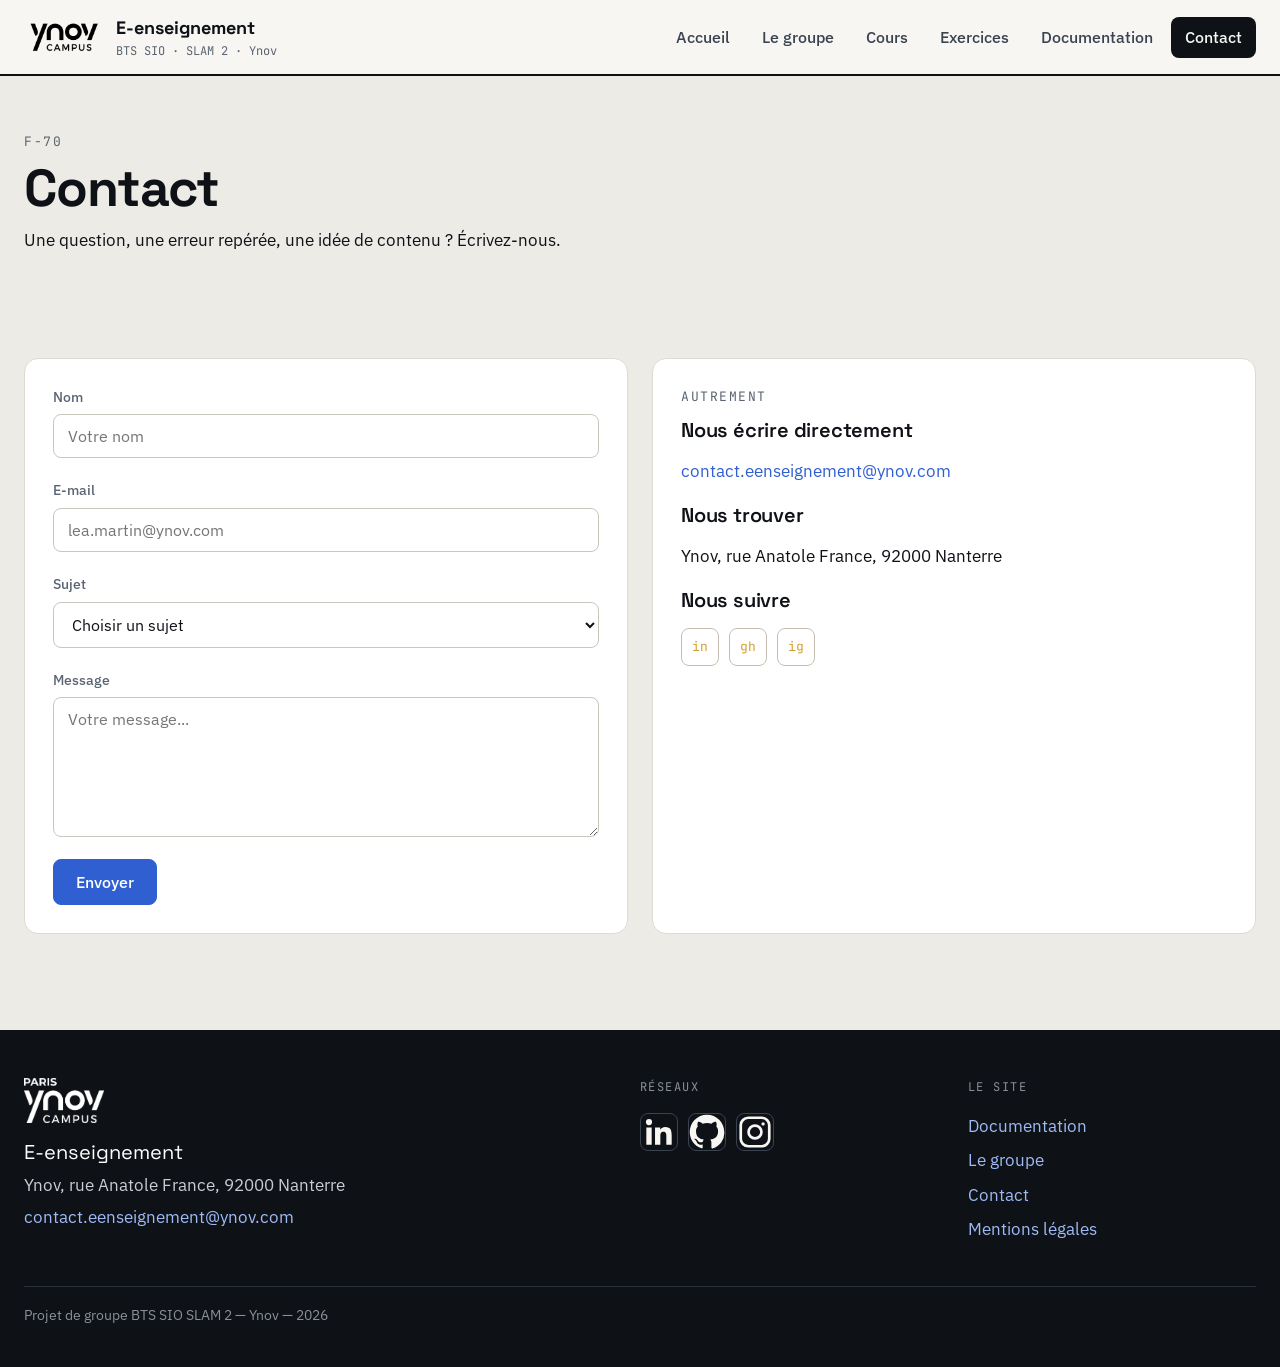
==== contact.html @ 72bd9919 "first commit" ====
<!DOCTYPE html>
<html lang="fr">
<head>
<meta charset="utf-8">
<meta name="viewport" content="width=device-width, initial-scale=1">
<title>Contact — __SITE_NOM__</title>
<meta name="description" content="Les cours, les examens et les exercices de la promo BTS SIO SLAM, au meme endroit.">
<link rel="preconnect" href="https://fonts.googleapis.com">
<link rel="preconnect" href="https://fonts.gstatic.com" crossorigin>
<link href="https://fonts.googleapis.com/css2?family=Space+Grotesk:wght@400;500;600;700&family=IBM+Plex+Sans:wght@400;500;600&family=JetBrains+Mono:wght@400;500&display=swap" rel="stylesheet">
<link rel="stylesheet" href="assets/css/style.css">
</head>
<body>

<a class="evitement" href="#contenu">Aller au contenu</a>

<header class="entete">
  <div class="conteneur entete__barre">
    <a class="logo" href="index.html">
      <!-- <span class="logo__marque">E<span class="logo__slash">/</span></span> -->
      <img src="assets/img/logo_ynov_campus_rvb.png" style="width: 80px;">
      <span class="logo__texte">
        <strong data-site="nom"></strong>
        <small>BTS SIO · SLAM 2 · Ynov</small>
      </span>
    </a>

    <button class="burger" type="button" aria-expanded="false" aria-controls="navigation" aria-label="Ouvrir le menu">
      <span></span><span></span><span></span>
    </button>

    <nav class="nav" id="navigation" aria-label="Navigation principale">
      <ul>
        <li><a href="index.html">Accueil</a></li>
        <li><a href="groupe.html">Le groupe</a></li>
        <li><a href="cours.html">Cours</a></li>
        <li><a href="exercices.html">Exercices</a></li>
        <li><a href="documentation.html">Documentation</a></li>
        <li><a href="contact.html" class="actif" aria-current="page">Contact</a></li>
      </ul>
    </nav>
  </div>
</header>

<main id="contenu">

<section class="section">
  <div class="conteneur">
    <p class="surtitre">F-70</p>
    <h1>Contact</h1>
    <p class="intro">Une question, une erreur repérée, une idée de contenu ? Écrivez-nous.</p>
  </div>
</section>

<section class="section--serre">
  <div class="conteneur grille grille--2">

    <div class="carte">
      <p class="alerte alerte--valide" id="message-succes" hidden>Merci, votre message a bien été enregistré. Nous répondons sous 48 h.</p>

      <form id="form-contact" novalidate>
        <div class="champ champ--large" style="margin-bottom:16px;">
          <label for="nom">Nom</label>
          <input type="text" id="nom" name="nom" placeholder="Votre nom" required>
          <span class="erreur" id="erreur-nom"></span>
        </div>

        <div class="champ champ--large" style="margin-bottom:16px;">
          <label for="email">E-mail</label>
          <input type="email" id="email" name="email" placeholder="lea.martin@ynov.com" required>
          <span class="erreur" id="erreur-email"></span>
        </div>

        <div class="champ champ--large" style="margin-bottom:16px;">
          <label for="sujet">Sujet</label>
          <select id="sujet" name="sujet" required>
            <option value="">Choisir un sujet</option>
            <option value="Question sur un cours">Question sur un cours</option>
            <option value="Signaler une erreur">Signaler une erreur</option>
            <option value="Proposition de contenu">Proposition de contenu</option>
            <option value="Autre">Autre</option>
          </select>
          <span class="erreur" id="erreur-sujet"></span>
        </div>

        <div class="champ champ--large" style="margin-bottom:16px;">
          <label for="message">Message</label>
          <textarea id="message" name="message" placeholder="Votre message..." required></textarea>
          <span class="erreur" id="erreur-message"></span>
        </div>

        <button class="bouton" type="submit">Envoyer</button>
      </form>
    </div>

    <div class="carte">
      <p class="surtitre">Autrement</p>
      <h4>Nous écrire directement</h4>
      <p><a href="#" data-site="mail"></a></p>
      <h4>Nous trouver</h4>
      <p data-site="adresse"></p>
      <h4>Nous suivre</h4>
      <ul class="reseaux" style="filter:invert(1);">
        <li><a href="#" data-site="linkedin" target="_blank" rel="noopener noreferrer">in</a></li>
        <li><a href="#" data-site="github" target="_blank" rel="noopener noreferrer">gh</a></li>
        <li><a href="#" data-site="instagram" target="_blank" rel="noopener noreferrer">ig</a></li>
      </ul>
    </div>

  </div>
</section>

</main>

<footer class="pied">
  <div class="conteneur pied__grille">
    <div>
      <!-- <span class="logo__marque logo__marque--clair">E<span class="logo__slash">/</span></span> -->
       <img src="/assets/img/171be2a682f9-logo_ynov_campus_paris_white.png" style="width: 80px;" alt="">
      <p class="pied__nom" data-site="nom"></p>
      <p class="pied__adresse" data-site="adresse"></p>
      <p><a href="#" data-site="mail"></a></p>
    </div>
    <div>
      <p class="pied__titre">Réseaux</p>
      <ul class="reseaux">
        <li><a href="#" data-site="linkedin" target="_blank" rel="noopener noreferrer" aria-label="LinkedIn">
          <img src="assets/img/linkedin-svgrepo-com.svg" style="width: 80px;">
        </a></li>
        <li><a href="#" data-site="github" target="_blank" rel="noopener noreferrer" aria-label="GitHub">
          <img src="assets/img/github-142-svgrepo-com.svg" style="width: 80px;">
        </a></li>
        <li><a href="#" data-site="instagram" target="_blank" rel="noopener noreferrer" aria-label="Instagram">
          <img src="assets/img/instagram-svgrepo-com.svg" style="width: 80px;">
        </a></li>
      </ul>
    </div>
    <div>
      <p class="pied__titre">Le site</p>
      <ul class="pied__liens">
        <li><a href="documentation.html">Documentation</a></li>
        <li><a href="groupe.html">Le groupe</a></li>
        <li><a href="contact.html">Contact</a></li>
        <li><a href="mentions.html">Mentions légales</a></li>
      </ul>
    </div>
  </div>
  <div class="conteneur pied__bas">
    <p>Projet de groupe BTS SIO SLAM 2 — Ynov — <span id="annee"></span></p>
  </div>
</footer>

<script src="assets/js/commun.js"></script>
<script src="assets/js/contact.js"></script>
</body>
</html>
---- assets/css/style.css ----
/* ==========================================================================
   E-enseignement — feuille de style unique
   Charte graphique BTS SIO SLAM 2 — Ynov
   ========================================================================== */

:root {
  --encre:       #0E1116;
  --bleu:        #2F5FD0;
  --bleu-fonce:  #1F4099;
  --bleu-clair:  #E8EEFC;
  --ambre:       #C77A16;
  --ambre-clair: #FBF0DC;
  --ambre-texte: #8A5407;
  --valide:      #1F7A4D;
  --valide-clair:#E1F0E8;
  --erreur:      #B03A2E;
  --papier:      #F7F6F3;
  --fond:        #EDEBE5;
  --blanc:       #FFFFFF;
  --trait:       #DEDBD3;
  --trait-fonce: #C9C6BD;
  --gris:        #5A6472;
  --gris-fonce:  #3A4350;
  --gris-clair:  #8A9099;

  --titre: 'Space Grotesk', system-ui, sans-serif;
  --texte: 'IBM Plex Sans', system-ui, sans-serif;
  --mono:  'JetBrains Mono', ui-monospace, monospace;

  --r-controle: 8px;
  --r-carte: 14px;
  --gouttiere: 24px;
}

* { box-sizing: border-box; }

body {
  margin: 0;
  background: var(--fond);
  color: var(--encre);
  font-family: var(--texte);
  font-size: 17px;
  line-height: 1.55;
}

h1, h2, h3, h4 { font-family: var(--titre); letter-spacing: -0.01em; margin: 0 0 12px; }
h1 { font-size: 52px; font-weight: 700; line-height: 1.05; letter-spacing: -0.02em; }
h2 { font-size: 34px; font-weight: 600; }
h3 { font-size: 26px; font-weight: 600; }
h4 { font-size: 20px; font-weight: 600; }

p { margin: 0 0 16px; }
a { color: var(--bleu); text-decoration: none; }
a:hover { color: var(--bleu-fonce); text-decoration: underline; }
img { max-width: 100%; display: block; }

.conteneur { width: min(1280px, 100% - 48px); margin-inline: auto; }
.section { padding: 56px 0; }
.section--serre { padding: 32px 0; }

.evitement {
  position: absolute; left: -9999px; top: 0;
  background: var(--encre); color: var(--blanc); padding: 10px 16px; z-index: 100;
}
.evitement:focus { left: 12px; top: 12px; }

/* --------------------------------------------------------- En-tete / menu */

.entete {
  background: var(--papier);
  border-bottom: 2px solid var(--encre);
  position: sticky; top: 0; z-index: 50;
}
.entete__barre {
  display: flex; align-items: center; gap: 24px;
  padding: 14px 0; flex-wrap: wrap;
}

.logo { display: flex; align-items: center; gap: 12px; color: var(--encre); }
.logo:hover { text-decoration: none; }
.logo__marque {
  font-family: var(--titre); font-weight: 700; font-size: 22px;
  background: var(--encre); color: var(--papier);
  width: 44px; height: 44px; border-radius: var(--r-controle);
  display: inline-flex; align-items: center; justify-content: center;
}
.logo__marque--clair { background: var(--papier); color: var(--encre); }
.logo__slash { color: var(--bleu); margin-left: 1px; }
.logo__texte strong { display: block; font-family: var(--titre); font-size: 18px; }
.logo__texte small { display: block; font-family: var(--mono); font-size: 12px; color: var(--gris); }

.nav { margin-left: auto; }
.nav ul { display: flex; gap: 4px; list-style: none; margin: 0; padding: 0; flex-wrap: wrap; }
.nav a {
  display: block; padding: 8px 14px; border-radius: var(--r-controle);
  color: var(--gris-fonce); font-weight: 500; font-size: 16px;
}
.nav a:hover { background: var(--blanc); color: var(--encre); text-decoration: none; }
.nav a.actif { background: var(--encre); color: var(--papier); }

.ecole {
  font-family: var(--mono); font-size: 12px; letter-spacing: 0.12em;
  border: 1px solid var(--trait-fonce); border-radius: 999px;
  padding: 7px 12px; background: var(--blanc); color: var(--gris);
}

.burger { display: none; background: none; border: 0; cursor: pointer; padding: 8px; margin-left: auto; }
.burger span { display: block; width: 22px; height: 2px; background: var(--encre); margin: 4px 0; }

/* ------------------------------------------------------------- Composants */

.bouton {
  display: inline-flex; align-items: center; gap: 8px;
  font-family: var(--texte); font-size: 16px; font-weight: 500;
  padding: 12px 22px; border-radius: var(--r-controle);
  background: var(--bleu); color: var(--blanc); border: 1px solid var(--bleu);
  cursor: pointer;
}
.bouton:hover { background: var(--bleu-fonce); border-color: var(--bleu-fonce); color: var(--blanc); text-decoration: none; }
.bouton--secondaire { background: transparent; color: var(--encre); border-color: var(--trait-fonce); }
.bouton--secondaire:hover { background: var(--blanc); color: var(--encre); border-color: var(--encre); }
.bouton--petit { padding: 8px 14px; font-size: 14px; }

.carte {
  background: var(--blanc); border: 1px solid var(--trait);
  border-radius: var(--r-carte); padding: 28px;
}

.etiquette {
  display: inline-block; font-family: var(--mono); font-size: 12px;
  padding: 5px 10px; border-radius: 999px;
  background: var(--papier); border: 1px solid var(--trait-fonce); color: var(--gris);
}
.etiquette--bleu   { background: var(--bleu-clair);   border-color: var(--bleu);   color: var(--bleu-fonce); }
.etiquette--ambre  { background: var(--ambre-clair);  border-color: var(--ambre);  color: var(--ambre-texte); }
.etiquette--valide { background: var(--valide-clair); border-color: var(--valide); color: var(--valide); }

.surtitre {
  font-family: var(--mono); font-size: 13px; letter-spacing: 0.12em;
  text-transform: uppercase; color: var(--gris); margin-bottom: 8px;
}

.grille { display: grid; gap: var(--gouttiere); }
.grille--2 { grid-template-columns: repeat(auto-fit, minmax(320px, 1fr)); }
.grille--3 { grid-template-columns: repeat(auto-fit, minmax(280px, 1fr)); }
.grille--4 { grid-template-columns: repeat(auto-fit, minmax(220px, 1fr)); }

.alerte {
  background: var(--ambre-clair); border: 1px solid var(--ambre);
  color: var(--ambre-texte); border-radius: var(--r-controle);
  padding: 14px 18px; margin: 24px 0; font-size: 15px;
}
.alerte--erreur { background: #FBEAE8; border-color: var(--erreur); color: var(--erreur); }
.alerte--valide { background: var(--valide-clair); border-color: var(--valide); color: var(--valide); }
.vide { color: var(--gris); font-style: italic; }

code, pre, .mono { font-family: var(--mono); font-size: 14px; }
pre {
  background: var(--encre); color: #E6E9EF;
  padding: 20px; border-radius: var(--r-controle);
  overflow-x: auto; line-height: 1.6;
}

/* ----------------------------------------------------------------- Accueil */

.hero { padding: 72px 0 56px; }
.hero__grille { display: grid; grid-template-columns: 1.15fr 0.85fr; gap: 48px; align-items: center; }
.hero p.intro { font-size: 20px; color: var(--gris-fonce); max-width: 56ch; }
.hero__actions { display: flex; gap: 12px; flex-wrap: wrap; margin-top: 28px; }
.hero__visuel {
  background: var(--blanc); border: 1px solid var(--trait); border-radius: var(--r-carte);
  aspect-ratio: 4 / 3; display: flex; align-items: center; justify-content: center;
  color: var(--gris-clair); font-family: var(--mono); font-size: 14px; text-align: center; padding: 20px;
}

.chiffre { font-family: var(--titre); font-size: 40px; font-weight: 700; line-height: 1; display: block; }
.chiffre + h4 { margin-top: 10px; }

/* ------------------------------------------------------------- Le groupe */

.membre__portrait {
  aspect-ratio: 1; border-radius: var(--r-controle); background: var(--papier);
  border: 1px dashed var(--trait-fonce);
  display: flex; align-items: center; justify-content: center;
  color: var(--gris-clair); font-family: var(--mono); font-size: 12px; margin-bottom: 16px;
}
.membre__role { font-family: var(--mono); font-size: 12px; color: var(--bleu); text-transform: uppercase; letter-spacing: 0.08em; }

.filtres { display: flex; gap: 12px; flex-wrap: wrap; align-items: flex-end; margin-bottom: 24px; }
.champ { display: flex; flex-direction: column; gap: 6px; }
.champ label { font-size: 14px; color: var(--gris); font-weight: 500; }
.champ input, .champ select, .champ textarea {
  font-family: var(--texte); font-size: 16px; color: var(--encre);
  padding: 11px 14px; border: 1px solid var(--trait-fonce);
  border-radius: var(--r-controle); background: var(--blanc); min-width: 200px;
}
.champ input:focus, .champ select:focus, .champ textarea:focus {
  outline: 2px solid var(--bleu); outline-offset: 1px; border-color: var(--bleu);
}
.champ textarea { min-height: 140px; resize: vertical; }
.champ .erreur { color: var(--erreur); font-size: 14px; }
.champ--large { flex: 1 1 260px; }
.champ--large input, .champ--large textarea { width: 100%; }

.competences__liste { list-style: none; margin: 0; padding: 0; display: grid; gap: 10px; }
.competences__liste li { display: flex; justify-content: space-between; align-items: center; gap: 12px; padding-bottom: 8px; border-bottom: 1px solid var(--trait); }
.jauge { display: flex; gap: 3px; }
.jauge span { width: 22px; height: 6px; border-radius: 3px; background: var(--trait); }
.jauge span.plein { background: var(--bleu); }

/* ---------------------------------------------------------------- Cours */

.chapitre__liste { list-style: none; margin: 0; padding: 0; display: grid; gap: 10px; }
.chapitre__liste a {
  display: flex; justify-content: space-between; align-items: center; gap: 12px;
  padding: 14px 18px; border: 1px solid var(--trait); border-radius: var(--r-controle);
  background: var(--blanc); color: var(--encre);
}
.chapitre__liste a:hover { border-color: var(--encre); text-decoration: none; }
.chapitre__liste a.actif { border-color: var(--encre); border-width: 2px; }
.chapitre__numero { font-family: var(--mono); font-size: 12px; color: var(--gris); }

.examen { border-left: 3px solid var(--ambre); background: var(--ambre-clair); padding: 18px 22px; border-radius: 0 var(--r-controle) var(--r-controle) 0; }
.examen h4 { margin-bottom: 6px; }
.bilan { border-left: 3px solid var(--valide); background: var(--valide-clair); padding: 18px 22px; border-radius: 0 var(--r-controle) var(--r-controle) 0; }

/* ------------------------------------------------------------ Exercices */

.onglets { display: flex; gap: 8px; flex-wrap: wrap; margin-bottom: 28px; }
.onglets a {
  padding: 9px 16px; border-radius: 999px; font-size: 15px; font-weight: 500;
  border: 1px solid var(--trait-fonce); background: var(--blanc); color: var(--gris-fonce);
}
.onglets a:hover { border-color: var(--encre); color: var(--encre); text-decoration: none; }
.onglets a.actif { background: var(--encre); border-color: var(--encre); color: var(--papier); }

.exercice__meta { font-family: var(--mono); font-size: 12px; color: var(--gris); margin-bottom: 8px; }
.repli summary { cursor: pointer; font-weight: 500; padding: 12px 0; }
.repli[open] summary { border-bottom: 1px solid var(--trait); margin-bottom: 16px; }

/* ---------------------------------------------------------------- Tableau */

.tableau { width: 100%; border-collapse: collapse; background: var(--blanc); border: 1px solid var(--trait); border-radius: var(--r-carte); overflow: hidden; }
.tableau th, .tableau td { text-align: left; padding: 14px 18px; border-bottom: 1px solid var(--trait); font-size: 16px; }
.tableau th { background: var(--papier); font-weight: 600; font-size: 14px; color: var(--gris); }
.tableau tr:last-child td { border-bottom: 0; }

/* ------------------------------------------------------------ Pied de page */

.pied { background: var(--encre); color: #C9CDD4; margin-top: 64px; padding: 48px 0 24px; }
.pied a { color: #9FBBF5; }
.pied a:hover { color: var(--blanc); }
.pied__grille { display: grid; grid-template-columns: 2fr 1fr 1fr; gap: 40px; }
.pied__nom { font-family: var(--titre); font-size: 20px; color: var(--blanc); margin: 14px 0 4px; }
.pied__adresse { margin-bottom: 6px; }
.pied__titre { font-family: var(--mono); font-size: 12px; letter-spacing: 0.12em; text-transform: uppercase; color: var(--gris-clair); }
.pied__liens, .reseaux { list-style: none; margin: 0; padding: 0; }
.pied__liens li { margin-bottom: 8px; }
.reseaux { display: flex; gap: 10px; }
.reseaux a {
  width: 38px; height: 38px; border-radius: var(--r-controle);
  border: 1px solid #3A4350; display: flex; align-items: center; justify-content: center;
  font-family: var(--mono); font-size: 13px;
}
.reseaux a:hover { background: #1A1F27; text-decoration: none; }
.pied__bas { border-top: 1px solid #2A303A; margin-top: 36px; padding-top: 18px; font-size: 14px; color: var(--gris-clair); }

/* ------------------------------------------------------------- Responsive */

@media (max-width: 900px) {
  h1 { font-size: 36px; }
  h2 { font-size: 27px; }
  .hero__grille { grid-template-columns: 1fr; }
  .pied__grille { grid-template-columns: 1fr; gap: 28px; }
  .burger { display: block; }
  .ecole { display: none; }
  .nav { flex-basis: 100%; margin-left: 0; display: none; }
  .nav.ouvert { display: block; }
  .nav ul { flex-direction: column; gap: 2px; }
  .nav a { padding: 12px 14px; }
}
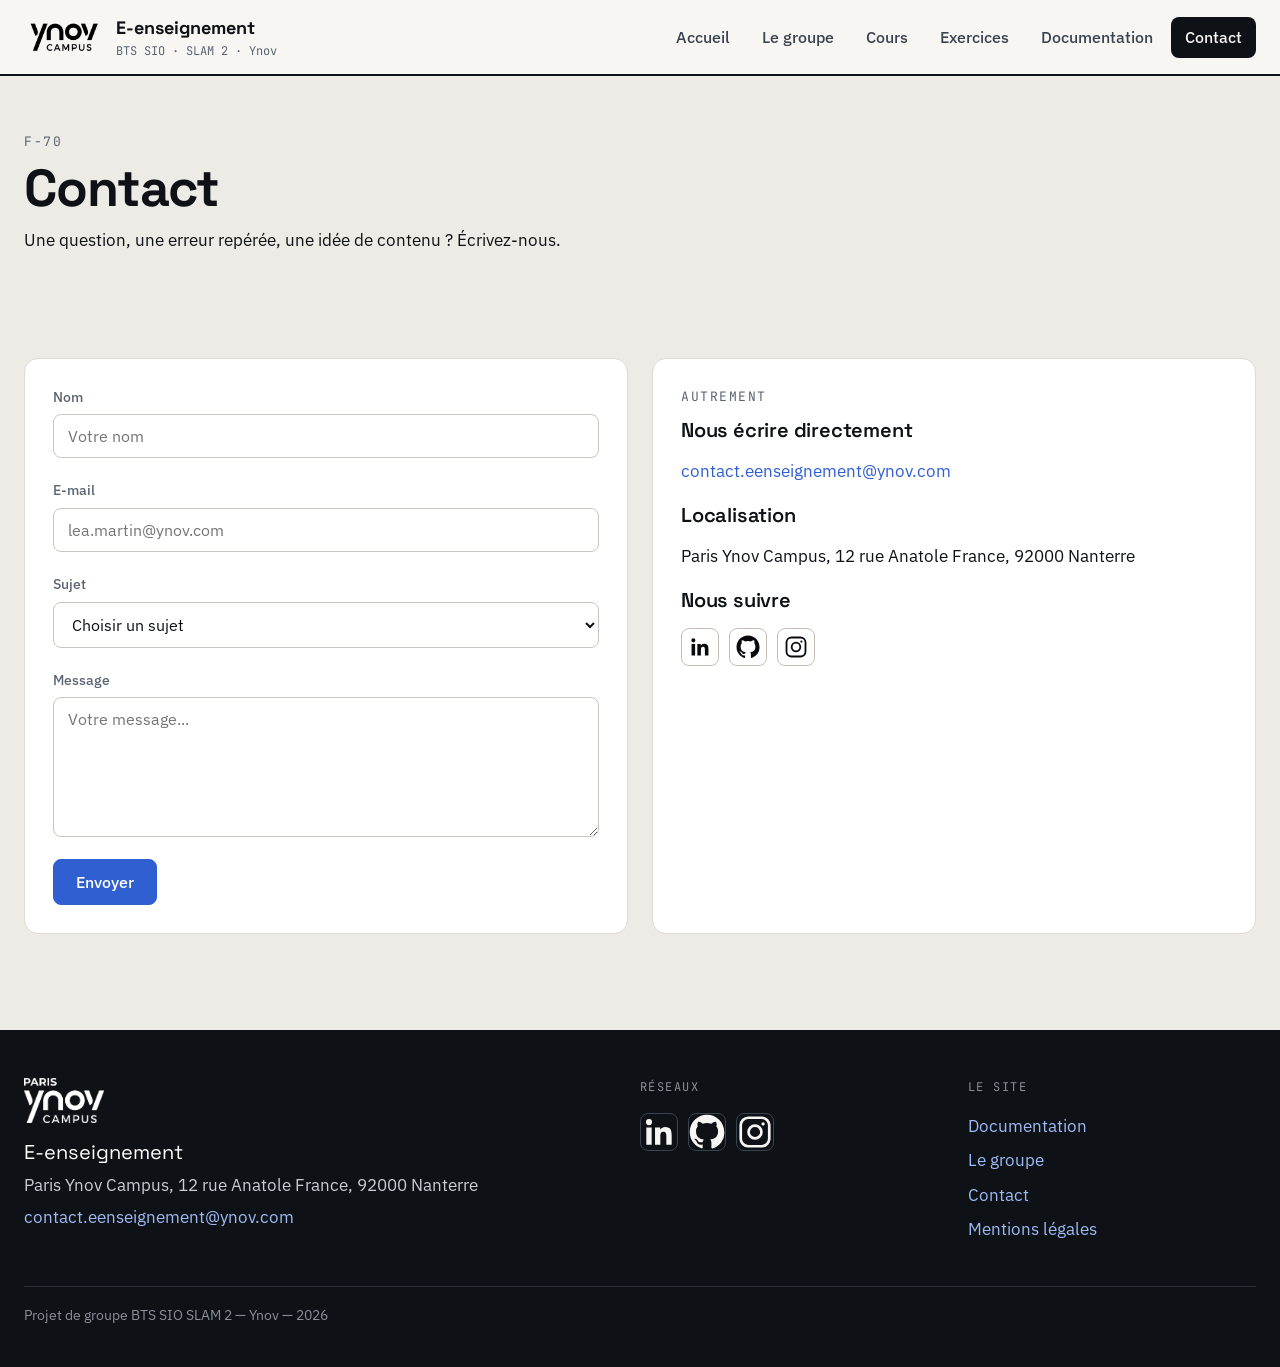
==== commit e1065343: "mise à jour" ====
--- a/contact.html
+++ b/contact.html
@@ -97,13 +97,19 @@
       <p class="surtitre">Autrement</p>
       <h4>Nous écrire directement</h4>
       <p><a href="#" data-site="mail"></a></p>
-      <h4>Nous trouver</h4>
+      <h4>Localisation</h4>
       <p data-site="adresse"></p>
       <h4>Nous suivre</h4>
       <ul class="reseaux" style="filter:invert(1);">
-        <li><a href="#" data-site="linkedin" target="_blank" rel="noopener noreferrer">in</a></li>
-        <li><a href="#" data-site="github" target="_blank" rel="noopener noreferrer">gh</a></li>
-        <li><a href="#" data-site="instagram" target="_blank" rel="noopener noreferrer">ig</a></li>
+        <li><a href="#" data-site="linkedin" target="_blank" rel="noopener noreferrer">
+          <img src="/assets/img/linkedin-svgrepo-com.svg">
+        </a></li>
+        <li><a href="#" data-site="github" target="_blank" rel="noopener noreferrer">
+          <img src="/assets/img/github-142-svgrepo-com.svg">
+        </a></li>
+        <li><a href="#" data-site="instagram" target="_blank" rel="noopener noreferrer">
+          <img src="/assets/img/instagram-svgrepo-com.svg">
+        </a></li>
       </ul>
     </div>
 
@@ -116,7 +122,7 @@
   <div class="conteneur pied__grille">
     <div>
       <!-- <span class="logo__marque logo__marque--clair">E<span class="logo__slash">/</span></span> -->
-       <img src="/assets/img/171be2a682f9-logo_ynov_campus_paris_white.png" style="width: 80px;" alt="">
+       <img src="assets/img/171be2a682f9-logo_ynov_campus_paris_white.png" style="width: 80px;" alt="">
       <p class="pied__nom" data-site="nom"></p>
       <p class="pied__adresse" data-site="adresse"></p>
       <p><a href="#" data-site="mail"></a></p>
--- a/assets/css/style.css
+++ b/assets/css/style.css
@@ -245,6 +245,17 @@
 .tableau th { background: var(--papier); font-weight: 600; font-size: 14px; color: var(--gris); }
 .tableau tr:last-child td { border-bottom: 0; }
 
+.actions-doc { display: flex; align-items: center; gap: 14px; flex-wrap: wrap; }
+.ligne-apercu td { background: var(--papier); padding: 20px 18px; }
+.apercu-pdf iframe {
+  width: 100%;
+  height: 75vh;
+  border: 1px solid var(--trait);
+  border-radius: var(--r-carte);
+  background: var(--blanc);
+  display: block;
+}
+
 /* ------------------------------------------------------------ Pied de page */
 
 .pied { background: var(--encre); color: #C9CDD4; margin-top: 64px; padding: 48px 0 24px; }
@@ -278,4 +289,4 @@
   .nav.ouvert { display: block; }
   .nav ul { flex-direction: column; gap: 2px; }
   .nav a { padding: 12px 14px; }
-}
+}
